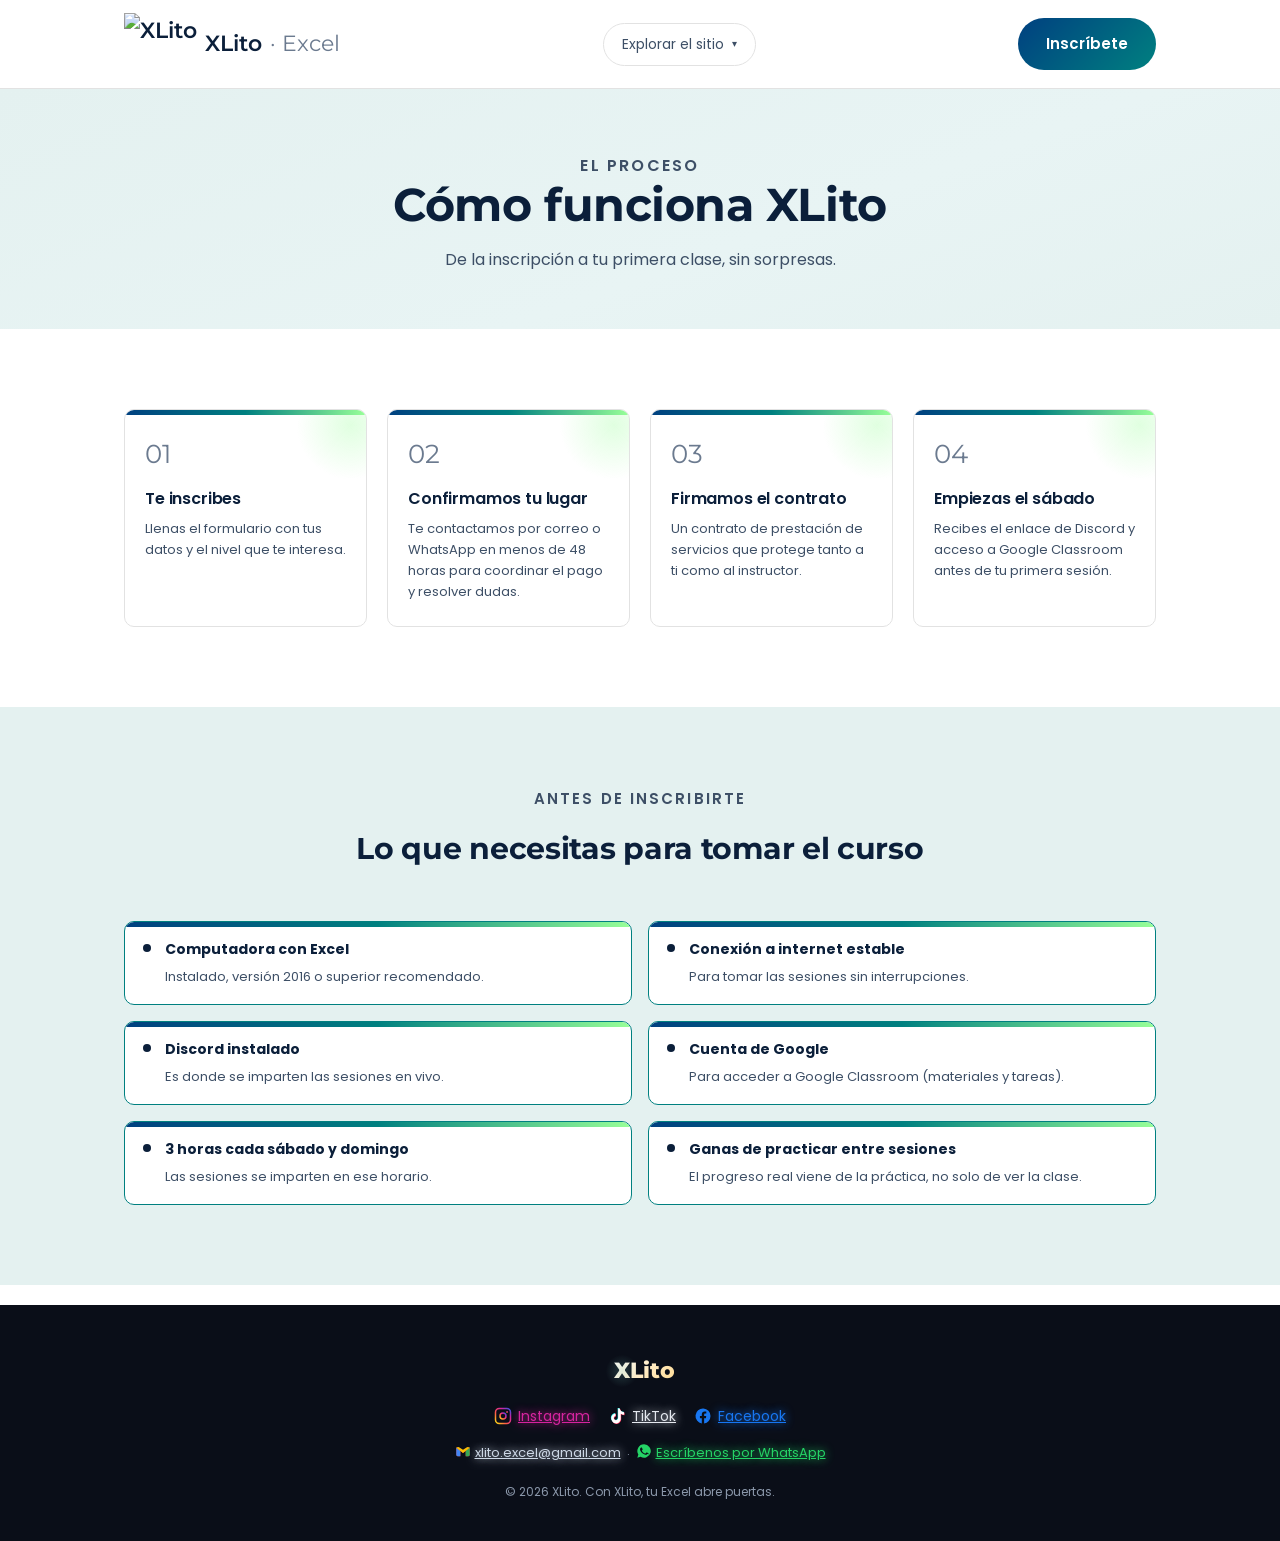
==== como-funciona.html @ 6005a9fe "Add files via upload" ====
<!DOCTYPE html>
<html lang="es">
<head>
<meta charset="UTF-8">
<meta name="viewport" content="width=device-width, initial-scale=1.0">
<title>Cómo funciona — XLito</title>
<link rel="stylesheet" href="styles.css">
<link rel="icon" type="image/png" href="assets/favicon.png">
<style>
  .steps{display:grid; grid-template-columns:1fr; gap:20px;}
  @media(min-width:760px){.steps{grid-template-columns:repeat(4,1fr);}}
  .step{border:1px solid var(--line); border-radius:var(--radius); padding:24px 20px;}
  .step .step-num{font-family:var(--serif); font-size:26px; color:var(--muted); margin-bottom:10px;}
  .step h3{font-size:16px; margin-bottom:8px; font-family:var(--sans); font-weight:600;}
  .step p{font-size:13px; color:var(--ink-soft);}

  .req-grid{display:grid; grid-template-columns:1fr; gap:16px;}
  @media(min-width:700px){.req-grid{grid-template-columns:repeat(2,1fr);}}
  .req-item{display:flex; gap:14px; padding:16px 18px; border:1.5px solid var(--accent-2); border-radius:var(--radius); background:#fff;}
  .req-item .dot{width:8px; height:8px; border-radius:50%; background:var(--ink); margin-top:6px; flex-shrink:0;}
  .req-item strong{display:block; font-size:14px; margin-bottom:2px;}
  .req-item span{font-size:13px; color:var(--ink-soft);}
</style>
</head>
<body>

<nav>
  <div class="wrap">
    <a href="index.html" class="logo-mark" style="display:flex; align-items:center; gap:8px;"><img src="assets/logo-icon.png" alt="XLito" style="height:62px; width:auto; margin:-10px 0;">XLito <span>· Excel</span></a>
    <div class="nav-menu">
      <button class="nav-menu-btn" id="nav-menu-btn" aria-expanded="false" aria-controls="nav-panel">Explorar el sitio <span class="chev">▾</span></button>
      <div class="nav-panel" id="nav-panel">
        <div><p class="nav-group-title">El curso</p>
          <a href="niveles.html">Niveles, temarios y precios</a>
          <a href="como-funciona.html" class="current">Cómo funciona</a>
        </div>
        <div><p class="nav-group-title">Conócenos</p>
          <a href="nosotros.html">Sobre XLito</a>
          <a href="testimonios.html">Testimonios</a>
          <a href="faq.html">Preguntas frecuentes</a>
        </div>
        <div><p class="nav-group-title">Empieza</p>
          <a href="recursos.html">Recursos gratis</a>
          <a href="quiz.html">¿Qué nivel soy?</a>
          <a href="juego-cohete.html">Juega: Cohete XLito</a>
          <a href="inscripcion.html">Inscripción</a>
        </div>
      </div>
    </div>
    <a href="inscripcion.html" class="btn">Inscríbete</a>
  </div>
</nav>

<header class="page-hero">
  <div class="wrap">
    <p class="eyebrow">El proceso</p>
    <h1>Cómo funciona XLito</h1>
    <p>De la inscripción a tu primera clase, sin sorpresas.</p>
  </div>
</header>

<section>
  <div class="wrap">
    <div class="steps">
      <div class="step"><div class="step-num">01</div><h3>Te inscribes</h3><p>Llenas el formulario con tus datos y el nivel que te interesa.</p></div>
      <div class="step"><div class="step-num">02</div><h3>Confirmamos tu lugar</h3><p>Te contactamos por correo o WhatsApp en menos de 48 horas para coordinar el pago y resolver dudas.</p></div>
      <div class="step"><div class="step-num">03</div><h3>Firmamos el contrato</h3><p>Un contrato de prestación de servicios que protege tanto a ti como al instructor.</p></div>
      <div class="step"><div class="step-num">04</div><h3>Empiezas el sábado</h3><p>Recibes el enlace de Discord y acceso a Google Classroom antes de tu primera sesión.</p></div>
    </div>
  </div>
</section>

<section style="background:var(--bg-alt);">
  <div class="wrap">
    <div class="section-head">
      <p class="eyebrow">Antes de inscribirte</p>
      <h2>Lo que necesitas para tomar el curso</h2>
    </div>
    <div class="req-grid">
      <div class="req-item"><span class="dot"></span><div><strong>Computadora con Excel</strong><span>Instalado, versión 2016 o superior recomendado.</span></div></div>
      <div class="req-item"><span class="dot"></span><div><strong>Conexión a internet estable</strong><span>Para tomar las sesiones sin interrupciones.</span></div></div>
      <div class="req-item"><span class="dot"></span><div><strong>Discord instalado</strong><span>Es donde se imparten las sesiones en vivo.</span></div></div>
      <div class="req-item"><span class="dot"></span><div><strong>Cuenta de Google</strong><span>Para acceder a Google Classroom (materiales y tareas).</span></div></div>
      <div class="req-item"><span class="dot"></span><div><strong>3 horas cada sábado y domingo</strong><span>Las sesiones se imparten en ese horario.</span></div></div>
      <div class="req-item"><span class="dot"></span><div><strong>Ganas de practicar entre sesiones</strong><span>El progreso real viene de la práctica, no solo de ver la clase.</span></div></div>
    </div>
  </div>
</section>

<footer>
  <div class="wrap">
    <div class="footer-logo" id="footer-logo" style="display:flex; align-items:center; justify-content:center; gap:8px;"><img src="assets/logo-icon.png" alt="" style="height:32px; width:auto;"><span style="font-family:var(--serif); font-weight:800; font-size:22px; background:linear-gradient(135deg, #ffffff, #ffd88a); -webkit-background-clip:text; background-clip:text; color:transparent;">XLito</span></div>
    <div class="socials"><a href="https://www.instagram.com/xlito_excel" target="_blank" rel="noopener" class="social-link" style="display:inline-flex; align-items:center; gap:6px; color:#D6249F;"><svg width="18" height="18" viewBox="0 0 24 24"><defs><linearGradient id="igGrad" x1="0%" y1="100%" x2="100%" y2="0%"><stop offset="0%" stop-color="#FEE411"/><stop offset="35%" stop-color="#FD5949"/><stop offset="70%" stop-color="#D6249F"/><stop offset="100%" stop-color="#285AEB"/></linearGradient></defs><rect x="2" y="2" width="20" height="20" rx="5" fill="none" stroke="url(#igGrad)" stroke-width="2"/><circle cx="12" cy="12" r="4" fill="none" stroke="url(#igGrad)" stroke-width="2"/><circle cx="17.5" cy="6.5" r="1.2" fill="url(#igGrad)"/></svg> Instagram</a><a href="https://www.tiktok.com/@xlito_excel" target="_blank" rel="noopener" class="social-link" style="display:inline-flex; align-items:center; gap:6px; color:#e5e9ef;"><svg width="18" height="18" viewBox="0 0 24 24" fill="#000"><path d="M12.5 2h3.2c.2 1.6 1.1 3 2.4 3.9 1 .7 2.2 1.1 3.4 1.1v3.3c-1.6 0-3.1-.4-4.5-1.2v6.6c0 3.4-2.8 6.3-6.3 6.3S4.4 18.1 4.4 14.7c0-3.2 2.5-5.9 5.6-6.2v3.4c-1.3.3-2.3 1.5-2.3 2.9 0 1.6 1.3 2.9 2.9 2.9s2.9-1.3 2.9-2.9V2z" fill="#25F4EE" transform="translate(-0.6,-0.6)"/><path d="M12.5 2h3.2c.2 1.6 1.1 3 2.4 3.9 1 .7 2.2 1.1 3.4 1.1v3.3c-1.6 0-3.1-.4-4.5-1.2v6.6c0 3.4-2.8 6.3-6.3 6.3S4.4 18.1 4.4 14.7c0-3.2 2.5-5.9 5.6-6.2v3.4c-1.3.3-2.3 1.5-2.3 2.9 0 1.6 1.3 2.9 2.9 2.9s2.9-1.3 2.9-2.9V2z" fill="#FE2C55" transform="translate(0.6,0.6)"/><path d="M12.5 2h3.2c.2 1.6 1.1 3 2.4 3.9 1 .7 2.2 1.1 3.4 1.1v3.3c-1.6 0-3.1-.4-4.5-1.2v6.6c0 3.4-2.8 6.3-6.3 6.3S4.4 18.1 4.4 14.7c0-3.2 2.5-5.9 5.6-6.2v3.4c-1.3.3-2.3 1.5-2.3 2.9 0 1.6 1.3 2.9 2.9 2.9s2.9-1.3 2.9-2.9V2z" fill="#fff"/></svg> TikTok</a><a href="https://www.facebook.com/profile.php?id=61592092803394" target="_blank" rel="noopener" class="social-link" style="display:inline-flex; align-items:center; gap:6px; color:#1877F2;"><svg width="18" height="18" viewBox="0 0 24 24" fill="#1877F2"><path d="M22 12a10 10 0 1 0-11.6 9.9v-7H7.9V12h2.5V9.8c0-2.5 1.5-3.9 3.8-3.9 1.1 0 2.2.2 2.2.2v2.5h-1.3c-1.2 0-1.6.8-1.6 1.6V12h2.8l-.4 2.9h-2.4v7A10 10 0 0 0 22 12z"/></svg> Facebook</a></div>
    <p style="font-size:13px; color:var(--ink-soft);"><a href="mailto:xlito.excel@gmail.com" class="social-link" style="color:#cdd8e6;"><svg width="16" height="16" viewBox="0 0 24 24" style="vertical-align:-3px; margin-right:4px;"><path d="M2 6.5v11A2.5 2.5 0 0 0 4.5 20H8V11.8L12 15l4-3.2V20h3.5a2.5 2.5 0 0 0 2.5-2.5v-11L12 13.5z" fill="#EA4335"/><path d="M8 20v-8.2L2 7.3V17.5A2.5 2.5 0 0 0 4.5 20H8z" fill="#4285F4"/><path d="M16 20v-8.2l6-4.5V17.5A2.5 2.5 0 0 1 19.5 20H16z" fill="#34A853"/><path d="M2 7.3l10 7.7 10-7.7-1.2-.9a2.4 2.4 0 0 0-2.9 0L12 10.3 6.1 6.4a2.4 2.4 0 0 0-2.9 0z" fill="#FBBC05"/></svg>xlito.excel@gmail.com</a> &nbsp;·&nbsp; <a href="https://wa.me/525567896394?text=Hola%2C%20me%20interesa%20el%20curso%20de%20Excel%20de%20XLito" target="_blank" rel="noopener" class="social-link" style="color:#25D366;"><svg width="16" height="16" viewBox="0 0 24 24" fill="currentColor" style="vertical-align:-3px; margin-right:4px;"><path d="M12 2a10 10 0 0 0-8.5 15.2L2 22l4.9-1.5A10 10 0 1 0 12 2zm5.6 14.3c-.2.6-1.4 1.2-2 1.3-.5.1-1.1.1-1.8-.1-.4-.1-1-.3-1.6-.6-2.9-1.2-4.7-4.1-4.9-4.3-.1-.2-1.2-1.6-1.2-3 0-1.4.7-2.1 1-2.4.3-.3.6-.3.8-.3h.6c.2 0 .4 0 .6.5.2.5.7 1.8.8 1.9.1.2.1.4 0 .6-.1.2-.2.3-.4.5-.2.2-.4.4-.5.6-.2.2-.4.4-.2.7.2.3.9 1.5 2 2.4 1.3 1.2 2.4 1.6 2.8 1.7.3.1.5.1.7-.1.2-.2.8-.9 1-1.2.2-.3.5-.2.8-.1.3.1 1.9.9 2.2 1.1.3.1.5.2.6.3.1.2.1.9-.1 1.5z"/></svg>Escríbenos por WhatsApp</a></p>
    <p class="fine">© 2026 XLito. Con XLito, tu Excel abre puertas.</p>
  </div>
</footer>
<script src="nav.js"></script>
<script src="effects.js"></script>
</body>
</html>
---- styles.css ----
/* ============================================
   PALETA TEMPORAL — reemplazar cuando llegue el
   logo/identidad final. Todo el color vive en
   estas variables: el cambio es rápido.
============================================ */
@import url('https://fonts.googleapis.com/css2?family=Montserrat:wght@600;700;800&family=Poppins:wght@400;500;600&display=swap');

:root{
  --ink:#0B1F3A;
  --ink-soft:#3d4f66;
  --muted:#6b7a8f;
  --line:#e2e2e2;
  --bg:#ffffff;
  --bg-alt:#e4f1f0;
  --accent:#004080;
  --accent-2:#008080;
  --accent-mint:#98FF98;
  --radius:10px;
  --serif: 'Montserrat', -apple-system, sans-serif;
  --sans: 'Poppins', -apple-system, BlinkMacSystemFont, 'Segoe UI', Arial, sans-serif;
}
*{box-sizing:border-box; margin:0; padding:0;}
body{font-family:var(--sans); color:var(--ink); background:var(--bg); line-height:1.6; -webkit-font-smoothing:antialiased;}
img{max-width:100%; display:block;}
a{color:inherit;}
.wrap{max-width:1080px; margin:0 auto; padding:0 24px;}
section{padding:80px 0;}
h1,h2,h3{font-family:var(--serif); font-weight:700; letter-spacing:-0.01em;}
.eyebrow{font-size:12px; letter-spacing:.14em; text-transform:uppercase; color:var(--muted); font-weight:600; margin-bottom:14px;}
.btn{display:inline-block; padding:14px 28px; border-radius:999px; background:linear-gradient(135deg, var(--accent), var(--accent-2)); color:#fff; text-decoration:none; font-size:15px; font-weight:600; border:none; cursor:pointer; transition:opacity .15s ease;}
.btn:hover{opacity:.85;}
.btn-outline{background:transparent; color:var(--accent); border:2px solid var(--accent-2);}
.btn-outline:hover{background:var(--accent-2); color:#fff; opacity:1;}

nav{position:sticky; top:0; z-index:50; background:rgba(255,255,255,.92); backdrop-filter:blur(8px); border-bottom:1px solid var(--line);}
nav .wrap{display:flex; align-items:center; justify-content:space-between; padding:18px 24px;}
.logo-mark{font-family:var(--serif); font-size:22px; font-weight:600; text-decoration:none;}
.logo-mark span{color:var(--muted); font-weight:400;}

.nav-menu{position:relative;}
.nav-menu-btn{display:flex; align-items:center; gap:8px; background:none; border:1px solid var(--line); border-radius:999px; padding:10px 18px; font-size:14px; color:var(--ink-soft); font-family:var(--sans); cursor:pointer;}
.nav-menu-btn:hover{background:var(--bg-alt);}
.nav-menu-btn .chev{font-size:10px; transition:transform .2s ease;}
.nav-menu-btn[aria-expanded="true"] .chev{transform:rotate(180deg);}
.nav-panel{position:absolute; top:calc(100% + 10px); left:50%; transform:translateX(-50%); width:min(560px,90vw); background:#fff; border:1px solid var(--line); border-radius:14px; padding:20px; box-shadow:0 12px 32px rgba(0,0,0,.08); display:none; grid-template-columns:1fr 1fr; gap:6px 24px;}
.nav-panel.open{display:grid;}
.nav-group-title{font-size:11px; text-transform:uppercase; letter-spacing:.08em; color:var(--muted); font-weight:600; margin:10px 0 6px;}
.nav-panel a{display:block; padding:8px 10px; border-radius:8px; font-size:14px; color:var(--ink-soft); text-decoration:none;}
.nav-panel a:hover{background:var(--bg-alt); color:var(--ink);}
.nav-panel a.current{color:var(--ink); font-weight:600;}

.page-hero{padding:64px 0 56px; text-align:center; background:linear-gradient(160deg, var(--bg-alt) 0%, #e8f4f4 60%, var(--bg-alt) 100%);}
.page-hero h1{font-size:clamp(30px,4.5vw,46px); max-width:760px; margin:0 auto 16px; line-height:1.15;}
.page-hero p{font-size:16px; color:var(--ink-soft); max-width:560px; margin:0 auto;}

.section-head{max-width:640px; margin:0 auto 48px; text-align:center;}
.section-head h2{font-size:30px; margin-bottom:12px;}
.section-head p{color:var(--ink-soft); font-size:15px;}

footer{background:#0a0e18; padding:48px 0 40px; margin-top:20px; position:relative; overflow:hidden;}
footer .logo-mark{color:#fff;}
footer p, footer .fine{color:#8b98ab !important;}
footer a{text-shadow:0 0 10px currentColor;}
footer a:hover{opacity:.85;}
footer .wrap{display:flex; flex-direction:column; gap:16px; align-items:center; text-align:center;}
footer .socials{display:flex; gap:18px; font-size:14px; color:var(--ink-soft);}
footer .fine{font-size:12px; color:var(--muted);}

.card, .level-card, .faq-item, .req-item, .step, .promo-box, .lead-box{
  position:relative; overflow:hidden;
}
.card::before, .level-card::before, .faq-item::before, .req-item::before, .step::before, .promo-box::before{
  content:""; position:absolute; top:0; left:0; right:0; height:5px;
  background:linear-gradient(90deg, var(--accent), var(--accent-2), var(--accent-mint));
  z-index:1;
}
.card::after, .level-card::after, .step::after{
  content:""; position:absolute; top:-40px; right:-40px; width:110px; height:110px;
  background:radial-gradient(circle, var(--accent-mint) 0%, transparent 70%);
  opacity:.3; border-radius:50%; pointer-events:none;
}
.card{border:1px solid var(--line); border-radius:var(--radius); padding:28px 26px; background:linear-gradient(160deg, #fff, var(--bg-alt) 140%); transition:transform .25s ease, box-shadow .25s ease, border-color .25s ease;}

@media (prefers-reduced-motion: no-preference){
  .card:hover, .level-card:hover, .teaser:hover, .step:hover, .value-chip:hover, .req-item:hover{
    transform:translateY(-4px) scale(1.035);
    box-shadow:0 16px 32px rgba(0,64,128,.16);
    border-color:var(--accent-2);
    z-index:2;
  }
  .btn{ transition:opacity .15s ease, transform .15s ease; }
  .btn:active{ transform:scale(.97); }
  .nav-menu-btn, .toggle-syllabus, .dl-link{ transition:background .2s ease, transform .15s ease; }

  .reveal-init{ opacity:0; transform:translateY(24px); transition:opacity 1.1s ease, transform 1.1s ease; }
  .reveal-in{ opacity:1; transform:translateY(0); }
  .reveal-out{ opacity:0; transform:translateY(24px); }

  .social-link.reveal-init{ transition-duration:1.3s; }

  @keyframes idle-wiggle{
    0%, 100%{ transform:rotate(0deg); }
    20%{ transform:rotate(-9deg); }
    40%{ transform:rotate(8deg); }
    60%{ transform:rotate(-5deg); }
    80%{ transform:rotate(4deg); }
  }
  @keyframes idle-jump{
    0%, 100%{ transform:translateY(0); }
    30%{ transform:translateY(-7px); }
    50%{ transform:translateY(0); }
    65%{ transform:translateY(-3px); }
    80%{ transform:translateY(0); }
  }
  .social-link{ display:inline-flex; }
  .social-link.idle-wiggle{ animation:idle-wiggle .6s ease; }
  .social-link.idle-jump{ animation:idle-jump .6s ease; }

  .heading-anim-h1{ opacity:0; }
  .heading-anim-h1.heading-in{
    animation:h1-bounce 1.6s cubic-bezier(.22,.9,.32,1.35) forwards, heading-pulse 3.2s ease-in-out 1.7s infinite;
  }
  @keyframes h1-bounce{
    0%{ opacity:0; transform:translateY(-70px); }
    45%{ opacity:1; transform:translateY(14px); }
    65%{ transform:translateY(-8px); }
    82%{ transform:translateY(3px); }
    100%{ opacity:1; transform:translateY(0); }
  }

  .heading-anim-h2{ opacity:0; }
  .heading-anim-h2.heading-in{
    animation:h2-bounce 1.3s cubic-bezier(.22,.9,.32,1.35) forwards, heading-pulse 3.2s ease-in-out 1.4s infinite;
  }
  @keyframes h2-bounce{
    0%{ opacity:0; transform:translateX(90px); }
    45%{ opacity:1; transform:translateX(-16px); }
    65%{ transform:translateX(8px); }
    82%{ transform:translateX(-3px); }
    100%{ opacity:1; transform:translateX(0); }
  }

  @keyframes heading-pulse{
    0%, 100%{ text-shadow:0 0 0 rgba(0,128,128,0); transform:scale(1); }
    50%{ text-shadow:0 0 26px rgba(0,128,128,.6), 0 0 6px rgba(0,64,128,.4); transform:scale(1.035); }
  }

  .hero, .page-hero{ opacity:0; transform:translateY(10px); }
  .hero.hero-in, .page-hero{ animation:hero-rise .6s ease forwards; }
  .page-hero{ animation-delay:.05s; }
  @keyframes hero-rise{ to{ opacity:1; transform:translateY(0); } }

  .footer-logo{ display:inline-block; position:relative; }
  .footer-logo img{
    position:relative; z-index:1;
    filter:drop-shadow(0 0 10px rgba(120,200,190,.35));
  }
  .footer-logo::before{
    content:""; position:absolute; left:0; top:50%; width:32px; height:32px;
    transform:translateY(-50%); border-radius:50%;
    background:radial-gradient(circle, rgba(120,200,190,.22) 0%, transparent 72%);
    z-index:0; pointer-events:none;
  }
  .footer-logo.antics{ animation:footer-logo-antics 4.2s cubic-bezier(.34,1.4,.5,1); }
  @keyframes footer-logo-antics{
    0%{ opacity:0; transform:translate(0,0) scale(0.6) rotate(0deg); }
    8%{ opacity:1; transform:translate(0,-4px) scale(1.1) rotate(-6deg); }
    14%{ transform:translate(0,-26px) scale(1) rotate(0deg); }
    20%{ transform:translate(0,0) scale(0.96) rotate(0deg); }
    26%{ transform:translate(0,-22px) scale(1) rotate(4deg); }
    32%{ transform:translate(0,0) scale(0.97); }
    40%{ transform:translate(-38px,0) rotate(-8deg); }
    48%{ transform:translate(34px,0) rotate(8deg); }
    55%{ transform:translate(-20px,0) rotate(-4deg); }
    62%{ transform:translate(14px,0) rotate(3deg); }
    68%{ transform:translate(0,0) rotate(0deg); }
    76%{ transform:translate(0,4px) scale(0.94) rotate(2deg); }
    84%{ transform:translate(0,6px) scale(0.9) rotate(-2deg); opacity:1; }
    92%{ transform:translate(0,6px) scale(0.88) rotate(0deg); opacity:.4; }
    100%{ transform:translate(0,0) scale(1) rotate(0deg); opacity:1; }
  }

  /* Guiño: rápido "parpadeo" verticalmente comprimido */
  .footer-logo.blink{ animation:footer-logo-blink 0.9s ease-in-out; }
  @keyframes footer-logo-blink{
    0%, 100%{ transform:scaleY(1); }
    20%{ transform:scaleY(1); }
    30%{ transform:scaleY(0.15); }
    40%{ transform:scaleY(1); }
    60%{ transform:scaleY(1); }
    70%{ transform:scaleY(0.15); }
    80%{ transform:scaleY(1); }
  }

  /* Estiramiento tipo goma antes de saltar (anticipación clásica) */
  .footer-logo.stretch-jump{ animation:footer-logo-stretch 1.6s cubic-bezier(.3,1.6,.4,1); }
  @keyframes footer-logo-stretch{
    0%{ transform:scale(1,1) translateY(0); }
    15%{ transform:scale(1.18,0.78) translateY(6px); }
    30%{ transform:scale(0.85,1.25) translateY(-34px); }
    45%{ transform:scale(1.05,0.95) translateY(-38px); }
    60%{ transform:scale(0.95,1.08) translateY(0); }
    75%{ transform:scale(1.12,0.9) translateY(4px); }
    100%{ transform:scale(1,1) translateY(0); }
  }

  /* Vuelta completa: gira 360 y se detiene */
  .footer-logo.flip360{ animation:footer-logo-flip 1s cubic-bezier(.4,.1,.3,1); }
  @keyframes footer-logo-flip{
    0%{ transform:rotate(0deg) scale(1); }
    60%{ transform:rotate(340deg) scale(1.08); }
    100%{ transform:rotate(360deg) scale(1); }
  }

  /* Despertar: tiembla como bostezando y luego hace su animación normal */
  .footer-logo.wake-up{ animation:footer-logo-wake 2.4s ease-in-out; }
  @keyframes footer-logo-wake{
    0%, 55%{ transform:rotate(0deg) scale(1); }
    60%{ transform:rotate(-3deg) scale(0.98); }
    65%{ transform:rotate(3deg) scale(0.98); }
    70%{ transform:rotate(-3deg) scale(0.99); }
    75%{ transform:rotate(2deg) scale(1); }
    80%{ transform:rotate(0deg) scale(1.05); }
    100%{ transform:rotate(0deg) scale(1); }
  }

  /* Estela: al moverse de lado a lado deja copias fantasma semitransparentes */
  .footer-logo.trail-move{ animation:footer-logo-trail 2s ease-in-out; position:relative; }
  .footer-logo.trail-move::before, .footer-logo.trail-move::after{
    content:""; position:absolute; inset:0; background:inherit;
  }
  @keyframes footer-logo-trail{
    0%{ transform:translateX(0); filter:none; }
    25%{ transform:translateX(-46px); filter:drop-shadow(14px 0 0 rgba(255,255,255,.28)) drop-shadow(28px 0 0 rgba(152,255,152,.14)); }
    50%{ transform:translateX(0); filter:none; }
    75%{ transform:translateX(46px); filter:drop-shadow(-14px 0 0 rgba(255,255,255,.28)) drop-shadow(-28px 0 0 rgba(152,255,152,.14)); }
    100%{ transform:translateX(0); filter:none; }
  }

  /* Aterrizaje con balanceo: cae de arriba, se ladea izq-der, brinca y pulsa al asentar */
  .footer-logo.tilt-land{ animation:footer-logo-tiltland 2.6s cubic-bezier(.25,.6,.3,1); }
  @keyframes footer-logo-tiltland{
    0%{ opacity:0; transform:translateY(-90px) rotate(0deg); }
    35%{ opacity:1; transform:translateY(0) rotate(-14deg); }
    50%{ transform:translateY(0) rotate(12deg); }
    64%{ transform:translateY(0) rotate(-7deg); }
    76%{ transform:translateY(0) rotate(4deg); }
    86%{ transform:translateY(-14px) rotate(0deg) scale(1.1); }
    93%{ transform:translateY(0) rotate(0deg) scale(0.97); }
    100%{ transform:translateY(0) rotate(0deg) scale(1); }
  }

  /* FASE 2 */

  /* Congelarse (elaborado): nevada, ventisca que congela, cafecito que descongela */
  .footer-logo.freeze{ animation:footer-logo-freeze-body 7.5s ease-in-out; position:relative; }
  @keyframes footer-logo-freeze-body{
    0%, 18%{ filter:none; transform:scale(1); }
    30%{ filter:brightness(1.15) saturate(0.75) hue-rotate(60deg); }
    45%{ filter:brightness(1.35) saturate(0.35) hue-rotate(150deg) drop-shadow(0 0 6px rgba(180,220,255,.7)); transform:scale(1.015); }
    46%{ transform:translateX(-2px) scale(1.015); }
    50%{ transform:translateX(2px) scale(1.015); }
    54%{ transform:translateX(-1px) scale(1.015); }
    58%{ transform:translateX(0) scale(1.015); }
    62%{ filter:brightness(1.4) saturate(0.3) hue-rotate(155deg) drop-shadow(0 0 8px rgba(180,220,255,.8)); }
    78%{ filter:brightness(1.15) saturate(0.6) hue-rotate(70deg); }
    92%{ filter:brightness(1.02) saturate(0.92) hue-rotate(10deg); }
    100%{ filter:none; transform:scale(1); }
  }
  .frost-fx{ position:absolute; inset:0; pointer-events:none; overflow:visible; z-index:5; }
  .snowflake{
    position:absolute; top:-10px; width:4px; height:4px; border-radius:50%;
    background:#eaf6ff; opacity:0; animation:snowfall linear forwards;
    box-shadow:0 0 3px rgba(255,255,255,.9);
  }
  @keyframes snowfall{
    0%{ opacity:0; transform:translateY(0) translateX(0); }
    8%{ opacity:.95; }
    90%{ opacity:.8; }
    100%{ opacity:0; transform:translateY(46px) translateX(var(--drift,6px)); }
  }
  .gust-sweep{
    position:absolute; top:0; bottom:0; width:60px;
    background:linear-gradient(90deg, transparent, rgba(210,235,255,.55), transparent);
    animation:gust-move 1.4s ease-in-out;
    opacity:0;
  }
  @keyframes gust-move{
    0%{ left:-70px; opacity:0; }
    15%{ opacity:1; }
    85%{ opacity:1; }
    100%{ left:110%; opacity:0; }
  }
  .coffee-cup{
    position:absolute; font-size:15px; opacity:0; top:2px; right:-20px;
    animation:coffee-appear 3.5s ease-in-out;
  }
  @keyframes coffee-appear{
    0%, 20%{ opacity:0; transform:translateY(6px) scale(.7); }
    32%{ opacity:1; transform:translateY(0) scale(1); }
    80%{ opacity:1; transform:translateY(0) scale(1); }
    100%{ opacity:0; transform:translateY(-4px) scale(.85); }
  }
  .steam-wisp{
    position:absolute; font-size:10px; opacity:0; top:-10px; right:-16px; color:#cfe8f5;
    animation:steam-rise 3.5s ease-in-out;
  }
  @keyframes steam-rise{
    0%, 25%{ opacity:0; transform:translateY(4px) scale(.8); }
    40%{ opacity:.85; transform:translateY(-2px) scale(1); }
    70%{ opacity:.6; transform:translateY(-10px) scale(1.1); }
    100%{ opacity:0; transform:translateY(-18px) scale(1.2); }
  }

  /* Hundirse (elaborado, literal): el piso se vuelve arena movediza y se traga al logo */
  .footer-logo.sink .sink-clip{
    display:inline-block; overflow:hidden; position:relative;
    animation:sink-clip-grow 6.5s cubic-bezier(.5,0,.5,1);
  }
  .footer-logo.sink .sink-inner{
    display:flex; align-items:center; gap:8px;
    animation:footer-logo-sink-body 6.5s cubic-bezier(.5,0,.5,1);
  }
  @keyframes sink-clip-grow{
    0%, 12%{ clip-path:inset(0 0 0 0); }
    45%{ clip-path:inset(0 0 30% 0); }
    62%{ clip-path:inset(0 0 68% 0); }
    64%{ clip-path:inset(0 0 0 0); }
    100%{ clip-path:inset(0 0 0 0); }
  }
  @keyframes footer-logo-sink-body{
    0%, 12%{ transform:translateY(0); }
    45%{ transform:translateY(9px); }
    62%{ transform:translateY(17px); }
    64%{ transform:translateY(-9px); }
    74%{ transform:translateY(4px); }
    84%{ transform:translateY(-3px); }
    92%{ transform:translateY(1px); }
    100%{ transform:translateY(0); }
  }
  .quicksand-ground{
    position:absolute; left:50%; bottom:-4px; width:130%; height:12px;
    transform:translateX(-50%); border-radius:50%;
    background:radial-gradient(ellipse at center, rgba(160,120,70,.7) 0%, rgba(160,120,70,.35) 55%, transparent 80%);
    opacity:0; z-index:8;
    animation:ground-appear 6.5s ease-in-out;
  }
  @keyframes ground-appear{
    0%, 10%{ opacity:0; transform:translateX(-50%) scaleX(.7); }
    30%{ opacity:1; transform:translateX(-50%) scaleX(1); }
    75%{ opacity:1; transform:translateX(-50%) scaleX(1.05); }
    95%{ opacity:.3; }
    100%{ opacity:0; transform:translateX(-50%) scaleX(.8); }
  }
  .sand-grain{
    position:absolute; bottom:0; width:3px; height:3px; border-radius:50%;
    background:#a9825a; opacity:0; z-index:9;
    animation:sand-kick .7s ease-out forwards;
  }
  @keyframes sand-kick{
    0%{ opacity:0; transform:translate(0,0); }
    15%{ opacity:.9; }
    100%{ opacity:0; transform:translate(var(--kx,10px), var(--ky,-24px)); }
  }

  /* Choque desde los lados con desarme/rearme (elaborado) */
  .footer-logo.collide{ position:relative; }
  .footer-logo.collide img{ animation:collide-icon-enter 5.5s cubic-bezier(.3,.7,.3,1); }
  .footer-logo.collide span{ animation:collide-text-enter 5.5s cubic-bezier(.3,.7,.3,1); }
  @keyframes collide-icon-enter{
    0%{ opacity:0; transform:translateX(var(--edge-x, -220px)) rotate(-25deg); }
    36%{ opacity:1; transform:translateX(0) rotate(0deg); }
    40%{ opacity:0; }
    68%{ opacity:0; }
    72%{ opacity:1; transform:translateX(0) rotate(0deg) scale(1.12); }
    80%{ transform:translateX(0) rotate(0deg) scale(0.92); }
    88%{ transform:scale(1.04); }
    100%{ opacity:1; transform:translateX(0) rotate(0deg) scale(1); }
  }
  @keyframes collide-text-enter{
    0%{ opacity:0; transform:translateX(var(--edge-x, 220px)) rotate(25deg); }
    36%{ opacity:1; transform:translateX(0) rotate(0deg); }
    40%{ opacity:0; }
    68%{ opacity:0; }
    72%{ opacity:1; transform:translateX(0) rotate(0deg) scale(1.12); }
    80%{ transform:translateX(0) rotate(0deg) scale(0.92); }
    88%{ transform:scale(1.04); }
    100%{ opacity:1; transform:translateX(0) rotate(0deg) scale(1); }
  }
  .impact-flash{
    position:absolute; inset:-20px; border-radius:50%;
    background:radial-gradient(circle, rgba(255,255,255,.9) 0%, rgba(190,225,255,.5) 40%, transparent 70%);
    opacity:0; animation:impact-flash-anim 5.5s ease-out; pointer-events:none; z-index:6;
  }
  @keyframes impact-flash-anim{
    0%, 37%{ opacity:0; transform:scale(.4); }
    40%{ opacity:1; transform:scale(1.3); }
    46%{ opacity:0; transform:scale(1.6); }
    100%{ opacity:0; }
  }
  .shard{
    position:absolute; width:14px; height:14px; background-size:cover;
    margin:-7px 0 0 -7px; opacity:0; animation:shard-fly 1.1s ease-out forwards;
  }

  /* FASE 3: invasión de errores */
  .footer-logo.invasion{ animation:invasion-guard 17s ease-in-out; }
  @keyframes invasion-guard{
    0%, 22%{ transform:scale(1); filter:none; }
    26%{ transform:scale(1.06); filter:drop-shadow(0 0 8px rgba(120,200,190,.7)); }
    30%{ transform:scale(1); filter:drop-shadow(0 0 4px rgba(120,200,190,.5)); }
    88%{ transform:scale(1); filter:drop-shadow(0 0 4px rgba(120,200,190,.5)); }
    92%{ transform:scale(1.22); filter:drop-shadow(0 0 16px rgba(255,216,138,.9)); }
    97%{ transform:scale(0.96); }
    100%{ transform:scale(1); filter:none; }
  }
  .error-badge{
    position:absolute; font-size:11px; font-weight:700; color:#ff5d5d;
    text-shadow:0 0 6px rgba(255,60,60,.7); opacity:0; white-space:nowrap;
    animation:error-appear 1.4s ease-out forwards;
  }
  @keyframes error-appear{
    0%{ opacity:0; transform:translate(0,-12px) scale(.4) rotate(0deg); }
    12%{ opacity:1; transform:translate(0,0) scale(1.1) rotate(-4deg); }
    20%{ transform:scale(1) rotate(3deg); }
    28%, 32%{ transform:scale(1) rotate(-3deg); }
    36%, 40%{ transform:scale(1) rotate(3deg); }
    100%{ opacity:1; transform:scale(1) rotate(0deg); }
  }
  .error-badge.zapped{
    animation:error-zapped .4s ease-in forwards !important;
  }
  @keyframes error-zapped{
    0%{ opacity:1; transform:scale(1); filter:none; }
    30%{ opacity:1; transform:scale(1.4); filter:brightness(2); }
    100%{ opacity:0; transform:scale(0); filter:brightness(3); }
  }
  .zap-beam{
    position:absolute; height:2px; background:linear-gradient(90deg, rgba(255,216,138,.9), rgba(255,216,138,0));
    transform-origin:left center; opacity:0; animation:zap-fire .35s ease-out forwards;
    z-index:7;
  }
  @keyframes zap-fire{
    0%{ opacity:0; }
    15%{ opacity:1; }
    70%{ opacity:.9; }
    100%{ opacity:0; }
  }
  .spark{
    position:absolute; width:4px; height:4px; border-radius:50%; z-index:7;
    background:radial-gradient(circle, #ffe9a8, #ff8a3d 60%, transparent 80%);
    opacity:0; animation:spark-burst .55s ease-out forwards;
  }
  @keyframes spark-burst{
    0%{ opacity:0; transform:translate(0,0) scale(1); }
    12%{ opacity:1; }
    100%{ opacity:0; transform:translate(var(--sx,16px), var(--sy,-16px)) scale(.3); }
  }

  /* FASE 3: abducción alienígena (secuencia completa, 20s) */
  .ufo{
    position:absolute; left:50%; top:-70px; width:64px; height:26px;
    margin-left:-32px; opacity:0; z-index:9; pointer-events:none;
    animation:ufo-sequence 20s ease-in-out forwards, ufo-flyby 20s ease-in-out forwards;
  }
  .ufo-body{
    position:absolute; inset:8px 0 0 0; height:16px; border-radius:50%;
    background:linear-gradient(180deg, #cfe0ea, #8fa5b8);
    box-shadow:0 0 10px rgba(180,210,255,.6);
  }
  .ufo-dome{
    position:absolute; left:50%; top:-8px; width:26px; height:16px; margin-left:-13px;
    border-radius:50% 50% 0 0; background:linear-gradient(180deg, rgba(210,240,255,.9), rgba(140,190,220,.6));
  }
  .ufo-light{
    position:absolute; bottom:2px; width:4px; height:4px; border-radius:50%;
    background:#ffe9a8; box-shadow:0 0 6px #ffe9a8;
    animation:ufo-blink .5s ease-in-out infinite alternate;
  }
  @keyframes ufo-blink{ 0%{ opacity:.3; } 100%{ opacity:1; } }
  .ufo-beam{
    position:absolute; left:50%; top:24px; width:34px; margin-left:-17px;
    background:linear-gradient(180deg, rgba(255,236,160,.55), rgba(255,236,160,0));
    clip-path:polygon(30% 0, 70% 0, 100% 100%, 0% 100%);
    opacity:0;
  }
  @keyframes ufo-sequence{
    0%{ opacity:0; top:-70px; }
    6%{ opacity:1; top:-38px; }
    92%{ opacity:1; top:-38px; }
    100%{ opacity:0; top:-70px; }
  }
  @keyframes ufo-flyby{
    0%, 32%{ transform:translateX(0); }
    44%{ transform:translateX(145vw); }
    45%{ transform:translateX(-145vw); }
    58%{ transform:translateX(0); }
    100%{ transform:translateX(0); }
  }
  .footer-logo.abduct img{ animation:abduct-hero-anim 20s ease-in-out forwards; }
  .footer-logo.abduct span{ animation:abduct-hero-anim 20s ease-in-out forwards; }
  @keyframes abduct-hero-anim{
    0%, 13%{ transform:translateY(0) scale(1) rotate(0deg); opacity:1; filter:none; }
    16%{ transform:translateY(2px) scale(1.03) rotate(-3deg); filter:none; }
    19%{ transform:translateY(2px) scale(1.03) rotate(3deg); filter:brightness(1.3) drop-shadow(0 0 6px rgba(150,255,120,.8)); }
    22%{ transform:translateY(-16px) scale(.85) rotate(-4deg); filter:hue-rotate(60deg) saturate(2.2) brightness(1.6) drop-shadow(0 0 12px rgba(150,255,120,.9)); opacity:.8; }
    26%{ transform:translateY(-56px) scale(.5) rotate(10deg); filter:hue-rotate(60deg) saturate(2.2) brightness(1.8) drop-shadow(0 0 14px rgba(150,255,120,.9)); opacity:0; }
    90%{ transform:translateY(-56px) scale(.5) rotate(-8deg); opacity:0; filter:none; }
    95%{ transform:translateY(8px) scale(1.08) rotate(3deg); opacity:1; }
    98%{ transform:translateY(-2px) scale(0.97) rotate(-1deg); }
    100%{ transform:translateY(0) scale(1) rotate(0deg); opacity:1; }
  }
  .swap-excelicon{
    position:absolute; left:50%; bottom:2px; width:22px; height:22px; margin-left:-11px;
    opacity:0; border-radius:5px; background:#1D6F42;
    box-shadow:0 0 8px rgba(29,111,66,.6);
    animation:excelicon-drop 20s ease-in-out forwards;
  }
  .swap-excelicon::after{
    content:"X"; position:absolute; inset:0; display:flex; align-items:center; justify-content:center;
    color:#fff; font-family:Arial, sans-serif; font-weight:800; font-size:13px;
  }
  @keyframes excelicon-drop{
    0%, 26%{ opacity:0; transform:translateY(-40px) scale(.6) rotate(0deg); }
    32%{ opacity:1; transform:translateY(6px) scale(1.12) rotate(-6deg); }
    36%{ transform:translateY(0) scale(0.95) rotate(4deg); }
    40%{ transform:translateY(2px) scale(1.02) rotate(0deg); }
    /* sits alone while the ship flies off and back */
    56%{ opacity:1; transform:translateY(0) scale(1) rotate(0deg); }
    59%{ transform:translateY(2px) scale(1.05) rotate(-5deg); }
    /* grabbed by the beam on re-entry */
    64%{ transform:translateY(-18px) scale(.8) rotate(6deg); opacity:.8; }
    68%{ opacity:0; transform:translateY(-56px) scale(.5) rotate(-12deg); }
    100%{ opacity:0; transform:translateY(-56px) scale(.5); }
  }
  @keyframes shard-fly{
    0%{ opacity:0; transform:translate(0,0) rotate(0deg) scale(1); }
    10%{ opacity:1; }
    70%{ opacity:.9; }
    100%{ opacity:0; transform:translate(var(--sx,20px), var(--sy,-20px)) rotate(var(--sr,180deg)) scale(.4); }
  }
}
@media (prefers-reduced-motion: reduce){
  .reveal-init{ opacity:1; transform:none; }
  .heading-anim{ opacity:1; }
}

.visually-hidden{position:absolute; width:1px; height:1px; overflow:hidden; clip:rect(0 0 0 0);}
@media (prefers-reduced-motion: reduce){ *{transition:none !important;} }
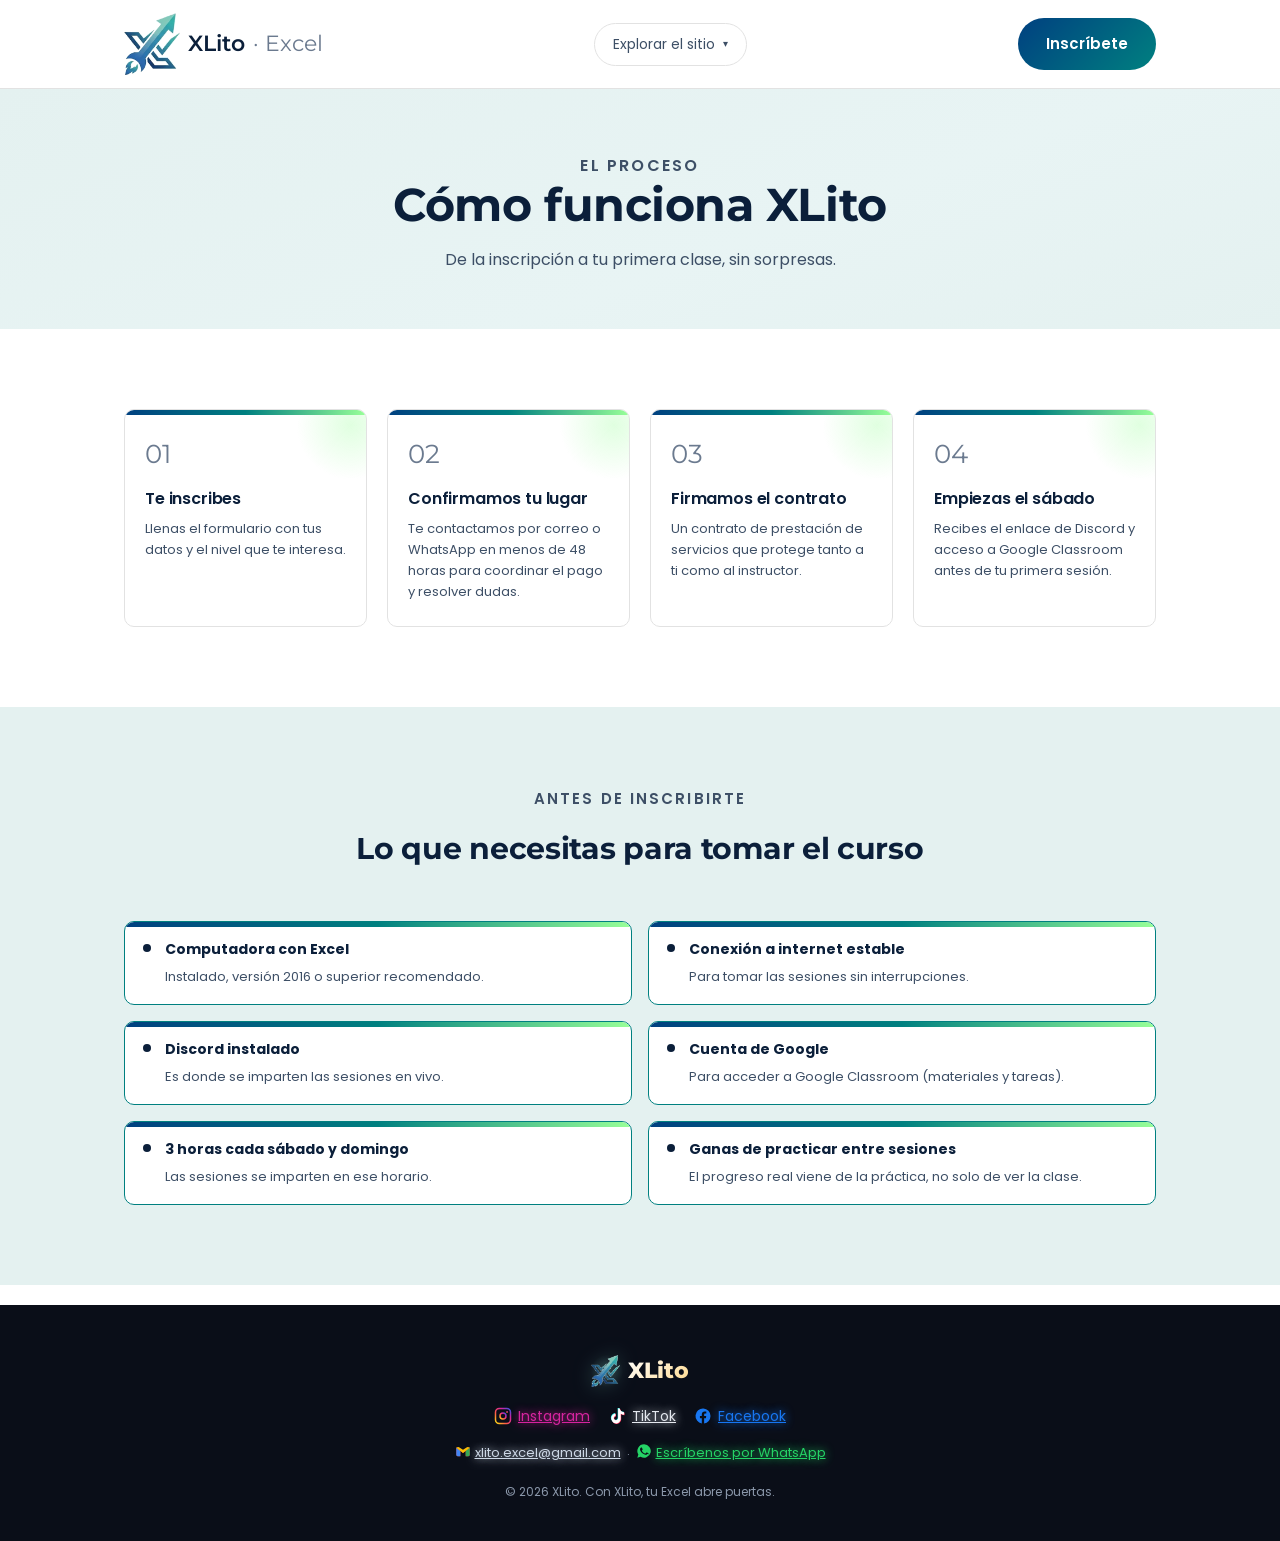
==== commit c7c8bc29: "Add files via upload" ====
--- a/como-funciona.html
+++ b/como-funciona.html
@@ -43,6 +43,8 @@
           <a href="recursos.html">Recursos gratis</a>
           <a href="quiz.html">¿Qué nivel soy?</a>
           <a href="juego-cohete.html">Juega: Cohete XLito</a>
+          <a href="juego-memorama.html">Juega: Memorama</a>
+          <a href="juego-atajos.html">Juega: Typing de atajos</a>
           <a href="inscripcion.html">Inscripción</a>
         </div>
       </div>
--- a/styles.css
+++ b/styles.css
@@ -547,3 +547,58 @@
 
 .visually-hidden{position:absolute; width:1px; height:1px; overflow:hidden; clip:rect(0 0 0 0);}
 @media (prefers-reduced-motion: reduce){ *{transition:none !important;} }
+
+/* ============================================
+   RESPONSIVO — celular y pantallas angostas
+============================================ */
+@media (max-width: 640px){
+  .wrap{padding:0 16px;}
+  section{padding:48px 0;}
+
+  /* Header / nav */
+  nav .wrap{padding:12px 16px; gap:8px;}
+  nav .logo-mark{font-size:16px !important; gap:6px !important;}
+  nav .logo-mark img{height:34px !important; margin:0 !important;}
+  .logo-mark span{display:none;}
+  .nav-menu-btn{padding:7px 12px; font-size:12px; white-space:nowrap;}
+  .nav-panel{width:92vw; grid-template-columns:1fr; padding:16px;}
+  nav .wrap > a.btn{padding:9px 14px; font-size:12px;}
+
+  /* Hero (index.html) — logo y título apilados, ya no lado a lado */
+  #hero-logo-title{display:flex !important; flex-direction:column; align-items:center; gap:6px;}
+  #hero-logo-title img{
+    position:static !important; height:64px !important; width:auto !important;
+    margin:0 0 4px 0 !important; right:auto !important; top:auto !important;
+  }
+  .hero h1{font-size:clamp(26px,8vw,34px) !important;}
+  .hero .lead, .hero p.lead{font-size:14px;}
+  .hero .cta-row{flex-direction:column; align-items:stretch;}
+  .hero .cta-row .btn{width:100%; text-align:center;}
+
+  .page-hero h1{font-size:clamp(24px,7vw,32px);}
+  .page-hero p{font-size:14px; padding:0 6px;}
+
+  .section-head h2{font-size:24px;}
+
+  /* Tarjetas y grids a una columna */
+  .levels, .teaser-grid, .steps, .req-grid, .mvv-grid, .values-grid, .block-scores{
+    grid-template-columns:1fr !important;
+  }
+  .about-grid{grid-template-columns:1fr !important;}
+
+  /* Footer */
+  .socials{flex-wrap:wrap; justify-content:center; gap:12px !important;}
+  footer .fine, footer p{font-size:12px;}
+
+  /* Tablas: permiten scroll horizontal en vez de romperse */
+  .price-table-wrap, table.price-table{display:block; overflow-x:auto; -webkit-overflow-scrolling:touch;}
+
+  /* Quiz y juego */
+  .quiz-wrap, .game-wrap{padding:0 4px;}
+}
+
+@media (max-width: 400px){
+  nav .logo-mark{font-size:14px !important;}
+  nav .logo-mark img{height:28px !important;}
+  .hero h1{font-size:22px !important;}
+}
